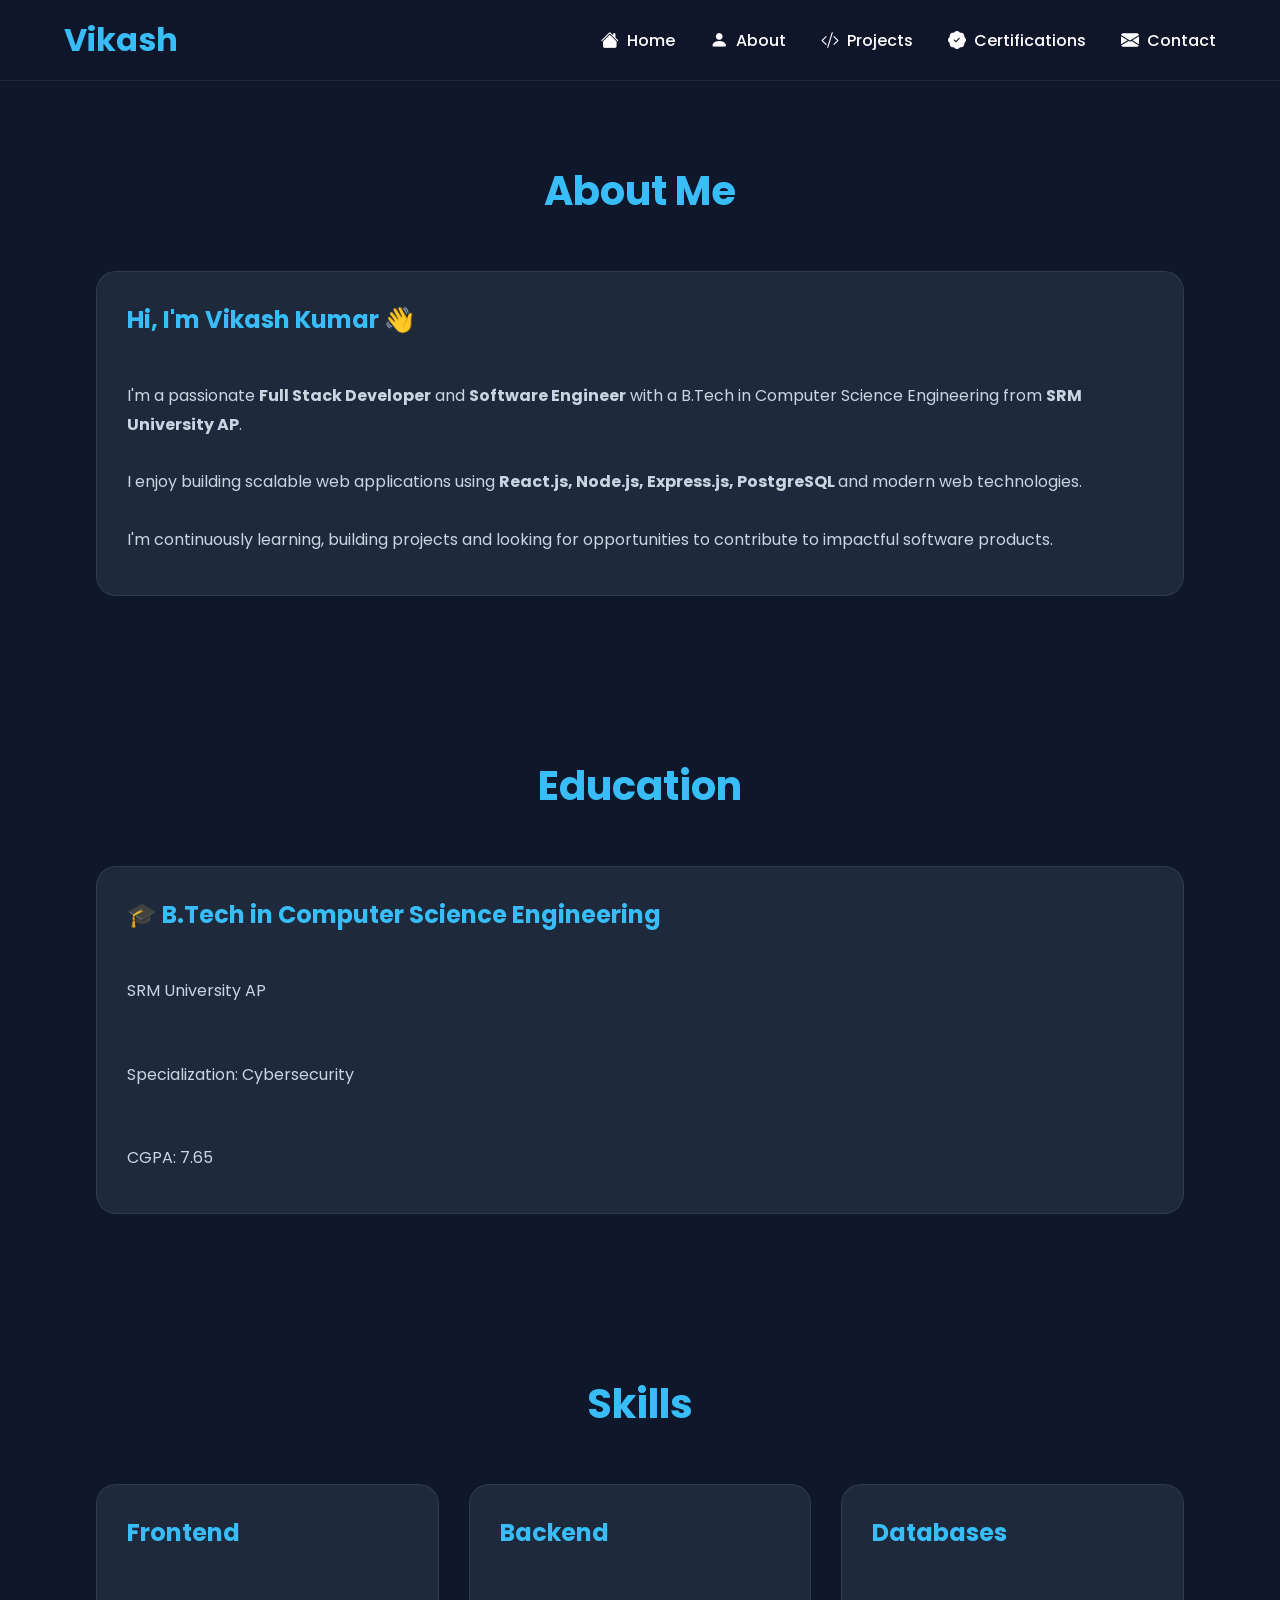
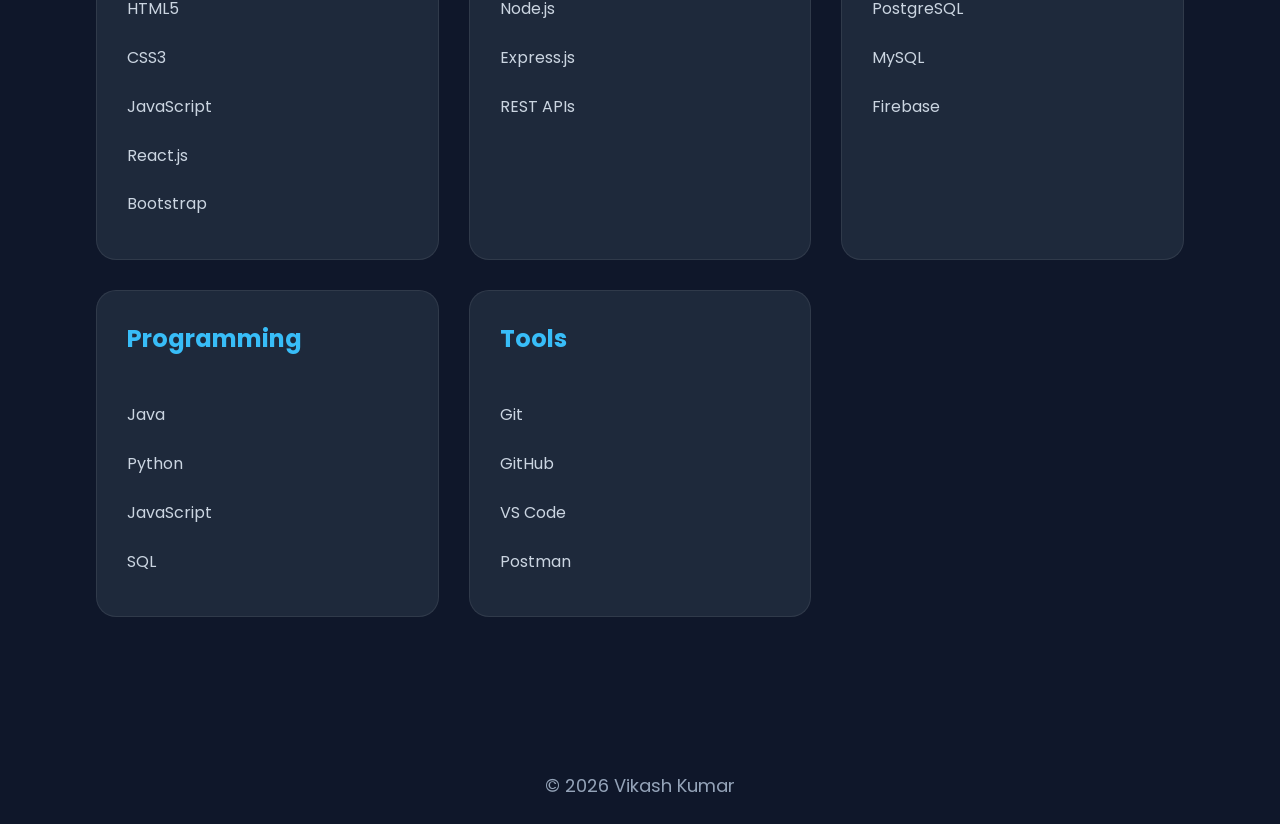
==== about.html @ 70a707d4 "Initial portfolio website" ====
<!DOCTYPE html>
<html lang="en">

<head>

    <meta charset="UTF-8">

    <meta name="viewport" content="width=device-width, initial-scale=1.0">

    <title>

        About | Vikash Kumar

    </title>

    <link rel="stylesheet" href="css/style.css">

    <link rel="stylesheet" href="https://cdnjs.cloudflare.com/ajax/libs/font-awesome/6.5.2/css/all.min.css">

    <link rel="stylesheet" href="https://cdn.jsdelivr.net/npm/bootstrap-icons@1.11.3/font/bootstrap-icons.min.css">

</head>

<body>

    <header>

        <nav>

            <div class="logo">

                Vikash

            </div>

            <ul class="nav-links">
                <ul class="nav-links">

                    <li>

                        <a href="index.html">

                            <i class="bi bi-house-fill"></i>

                            Home

                        </a>

                    </li>


                    <li>

                        <a href="about.html">

                            <i class="bi bi-person-fill"></i>

                            About

                        </a>

                    </li>


                    <li>

                        <a href="projects.html">

                            <i class="bi bi-code-slash"></i>

                            Projects

                        </a>

                    </li>


                    <li>

                        <a href="certifications.html">

                            <i class="bi bi-patch-check-fill"></i>

                            Certifications

                        </a>

                    </li>


                    <li>

                        <a href="contact.html">

                            <i class="bi bi-envelope-fill"></i>

                            Contact

                        </a>

                    </li>

                </ul>



            </ul>

        </nav>

    </header>



    <section>

        <h1 class="section-title">

            About Me

        </h1>


        <div class="card">

            <h2>

                Hi, I'm Vikash Kumar 👋

            </h2>

            <br>


            <p>

                I'm a passionate

                <strong>Full Stack Developer</strong>

                and

                <strong>Software Engineer</strong>

                with a B.Tech in

                Computer Science Engineering

                from

                <strong>SRM University AP</strong>.


                <br><br>

                I enjoy building scalable web applications using

                <strong>

                    React.js,

                    Node.js,

                    Express.js,

                    PostgreSQL

                </strong>

                and modern web technologies.


                <br><br>

                I'm continuously learning,

                building projects and looking for opportunities

                to contribute to impactful software products.

            </p>

        </div>

    </section>




    <section>


        <h1 class="section-title">

            Education

        </h1>



        <div class="card">

            <h2>

                🎓 B.Tech in Computer Science Engineering

            </h2>

            <br>

            <p>

                SRM University AP

            </p>

            <br>

            <p>

                Specialization:

                Cybersecurity

            </p>

            <br>

            <p>

                CGPA:

                7.65

            </p>


        </div>

    </section>





    <section>


        <h1 class="section-title">

            Skills

        </h1>


        <div class="projects">


            <div class="card">

                <h2>

                    Frontend

                </h2>

                <br>

                <p>

                    HTML5

                </p>

                <p>

                    CSS3

                </p>

                <p>

                    JavaScript

                </p>

                <p>

                    React.js

                </p>

                <p>

                    Bootstrap

                </p>

            </div>





            <div class="card">

                <h2>

                    Backend

                </h2>

                <br>

                <p>

                    Node.js

                </p>

                <p>

                    Express.js

                </p>

                <p>

                    REST APIs

                </p>

            </div>





            <div class="card">

                <h2>

                    Databases

                </h2>

                <br>

                <p>

                    PostgreSQL

                </p>

                <p>

                    MySQL

                </p>

                <p>

                    Firebase

                </p>

            </div>





            <div class="card">

                <h2>

                    Programming

                </h2>

                <br>

                <p>

                    Java

                </p>

                <p>

                    Python

                </p>

                <p>

                    JavaScript

                </p>

                <p>

                    SQL

                </p>

            </div>





            <div class="card">

                <h2>

                    Tools

                </h2>

                <br>

                <p>

                    Git

                </p>

                <p>

                    GitHub

                </p>

                <p>

                    VS Code

                </p>

                <p>

                    Postman

                </p>

            </div>



        </div>

    </section>




    <footer>

        <p>

            © 2026 Vikash Kumar

        </p>

    </footer>

</body>

</html>
---- css/style.css ----
/* GOOGLE FONT */

@import url('https://fonts.googleapis.com/css2?family=Poppins:wght@300;400;500;600;700&display=swap');

*{

margin:0;

padding:0;

box-sizing:border-box;

}


html{

scroll-behavior:smooth;

}


body{

font-family:'Poppins',sans-serif;

background:#0f172a;

color:#f8fafc;

}



/* HEADER */

header{

position:sticky;

top:0;

z-index:1000;

background:rgba(15,23,42,0.8);

backdrop-filter:blur(15px);

border-bottom:

1px solid rgba(255,255,255,0.08);

}


nav{

width:90%;

height:80px;

margin:auto;

display:flex;

justify-content:space-between;

align-items:center;

}



.logo{

display:flex;

align-items:center;

gap:12px;

font-size:32px;

font-weight:700;

color:#38bdf8;

cursor:pointer;

}


.logo i{

font-size:28px;

animation: glow 2s ease-in-out infinite alternate;

}


.logo span{

background:linear-gradient(
90deg,
#38bdf8,
#60a5fa
);

-webkit-background-clip:text;

-webkit-text-fill-color:transparent;

}



.nav-links{

display:flex;

gap:35px;

list-style:none;

}
.nav-links a{

display:flex;

align-items:center;

gap:8px;

text-decoration:none;

color:white;

font-weight:500;

transition:0.3s;

}


.nav-links a:hover{

color:#38bdf8;

transform:translateY(-2px);

}


.nav-links i{

font-size:18px;

}

.nav-links a:hover{

color:#38bdf8;

}



/* HERO */

.hero{

min-height:90vh;

display:flex;

justify-content:center;

align-items:center;

flex-direction:column;

text-align:center;

padding:40px;

}



.hero img{

width:220px;

height:220px;

border-radius:50%;

object-fit:cover;

border:4px solid #38bdf8;

box-shadow:

0 0 25px #38bdf8;

}



.hero h1{

font-size:65px;

margin-top:25px;

background:

linear-gradient(

90deg,

#38bdf8,

#8b5cf6

);

-webkit-background-clip:text;

-webkit-text-fill-color:transparent;

}

.hero h2{

margin-top:10px;

color:#38bdf8;

}

.hero p{

max-width:700px;

line-height:1.8;

margin-top:20px;

color:#94a3b8;

}

/* BUTTONS */
.buttons{

display:flex;

gap:20px;

margin-top:35px;

}

.btn{

padding:14px 28px;

border-radius:12px;

text-decoration:none;

font-weight:600;

transition:0.3s;

display:flex;

align-items:center;

justify-content:center;

gap:8px;

white-space: nowrap;

}


.primary{

background:#38bdf8;

color:#0f172a;

}

.primary:hover{

transform:translateY(-5px);

}


.secondary{

border:2px solid #38bdf8;

color:#38bdf8;

}



.secondary:hover{

background:#38bdf8;

color:#0f172a;

}




/* SECTION */

section{

width:85%;

margin:auto;

padding:80px 0;

}



.section-title{

text-align:center;

font-size:40px;

margin-bottom:50px;

color:#38bdf8;

}



/* CARD */

.card{

background:#1e293b;

border-radius:20px;

padding:30px;

border:

1px solid rgba(255,255,255,0.08);

transition:0.3s;

}



.card:hover{

transform:translateY(-10px);

box-shadow:

0 15px 35px

rgba(56,189,248,0.2);

}



.card h2{

color:#38bdf8;

}



.card p{

line-height:1.8;

color:#cbd5e1;

margin-top:20px;

margin-bottom:10px;

}




/* PROJECT GRID */

.projects{

display:grid;

grid-template-columns:

repeat(auto-fit,minmax(320px,1fr));

gap:30px;

}


/* PROJECT IMAGE */

.project-img{

height:220px;

border-radius:20px;

display:flex;

flex-direction:column;

justify-content:center;

align-items:center;

text-align:center;

margin-bottom:20px;

color:white;

}




/* BOOKNEST */

.booknest-bg{

background:

linear-gradient(

135deg,

#2563eb,

#06b6d4

);

}



/* DBANK */

.dbank-bg{

background:

linear-gradient(

135deg,

#7c3aed,

#9333ea

);

}



/* TRAVEL */

.travel-bg{

background:

linear-gradient(

135deg,

#059669,

#10b981

);

}



/* RAIN */

.rain-bg{

background:

linear-gradient(

135deg,

#0ea5e9,

#3b82f6

);

}



/* PROJECT ICON */

.project-icon{

font-size:55px;

margin-bottom:15px;

}



/* PROJECT TITLE */

.project-img h3{

font-size:32px;

margin-bottom:10px;

}


/* PROJECT SUBTITLE */

.project-img p{

color:white;

opacity:0.9;

}


/* TAGS */

.tags{

margin-top:10px;

padding-top:20px;

border-top:1px solid rgba(56,189,248,0.15);

display:flex;

flex-wrap:wrap;

gap:12px;

}

.tags span{

background:#0f172a;

padding:10px 18px;

border-radius:22px;

font-size:15px;

color:#38bdf8;

border:1px solid rgba(56,189,248,0.3);

transition:0.3s;

}

.tags span:hover{

transform:translateY(-3px);

background:#38bdf8;

color:#0f172a;

}


/* PROJECT BUTTONS */




/* FEATURED CERTIFICATE */

.featured-cert{

text-align:center;

padding:50px;

}


.featured-cert h2{

font-size:35px;

}



.featured-cert p{

font-size:18px;

}



.featured-cert .btn{

margin-top:25px;

display:inline-block;

}




/* CONTACT */

.contact-img{

width:170px;

height:170px;

border-radius:50%;

object-fit:cover;

border:4px solid #38bdf8;

margin-bottom:20px;

}


form{

display:flex;

flex-direction:column;

gap:20px;

}



input,

textarea{

padding:15px;

border:none;

outline:none;

border-radius:12px;

background:#0f172a;

color:white;

font-size:16px;

}



textarea{

resize:none;

}




/* MOBILE */

@media(max-width:768px){

.hero h1{

font-size:clamp(60px,8vw,95px);

line-height:1.1;

margin-top:25px;

background:

linear-gradient(

90deg,

#38bdf8,

#8b5cf6

);

-webkit-background-clip:text;

-webkit-text-fill-color:transparent;

}

.nav-links{

display:none;

}


.buttons{

flex-direction:column;

}


section{

width:92%;

}


.section-title{

font-size:32px;

}

}
.hero img{

width:320px;

height:320px;

border-radius:50%;

object-fit:cover;

/* NO BORDER */

border:none;

/* Your image already has glow */

box-shadow:none;

transition:0.4s ease;

}


.hero img:hover{

transform:scale(1.03);

}
.hero{

min-height:90vh;

display:flex;

justify-content:center;

align-items:center;

flex-direction:column;

text-align:center;

padding:40px;

width:100%;

overflow:hidden;

}
.hero h2{

font-size:42px;

min-height:60px;

margin-top:20px;

color:#38bdf8;

font-weight:700;

}
footer{

width:100%;

padding:25px 0;

text-align:center;

color:#94a3b8;

font-size:18px;

margin-top:50px;

}
.project-card{

background:#1b2740;

border-radius:20px;

padding:30px;

height:700px;

display:flex;

flex-direction:column;

}

.project-content{

display:flex;

flex-direction:column;

gap:20px;

}

.project-buttons{

display:flex;

justify-content:center;

gap:18px;

margin-top:auto;

}

.project-buttons .btn{

width:170px;

height:60px;

display:flex;

align-items:center;

justify-content:center;

gap:10px;

white-space:nowrap;

border-radius:14px;

}
.cert-card{
    min-height:430px;
    display:flex;
    flex-direction:column;
}

.cert-card h2{
    min-height:100px;
    color:#38bdf8;
}

.cert-card p{
    flex-grow:1;
    margin-top:20px;
    color:#cbd5e1;
    line-height:1.8;
}

.cert-card .btn{
    margin-top:25px;
}
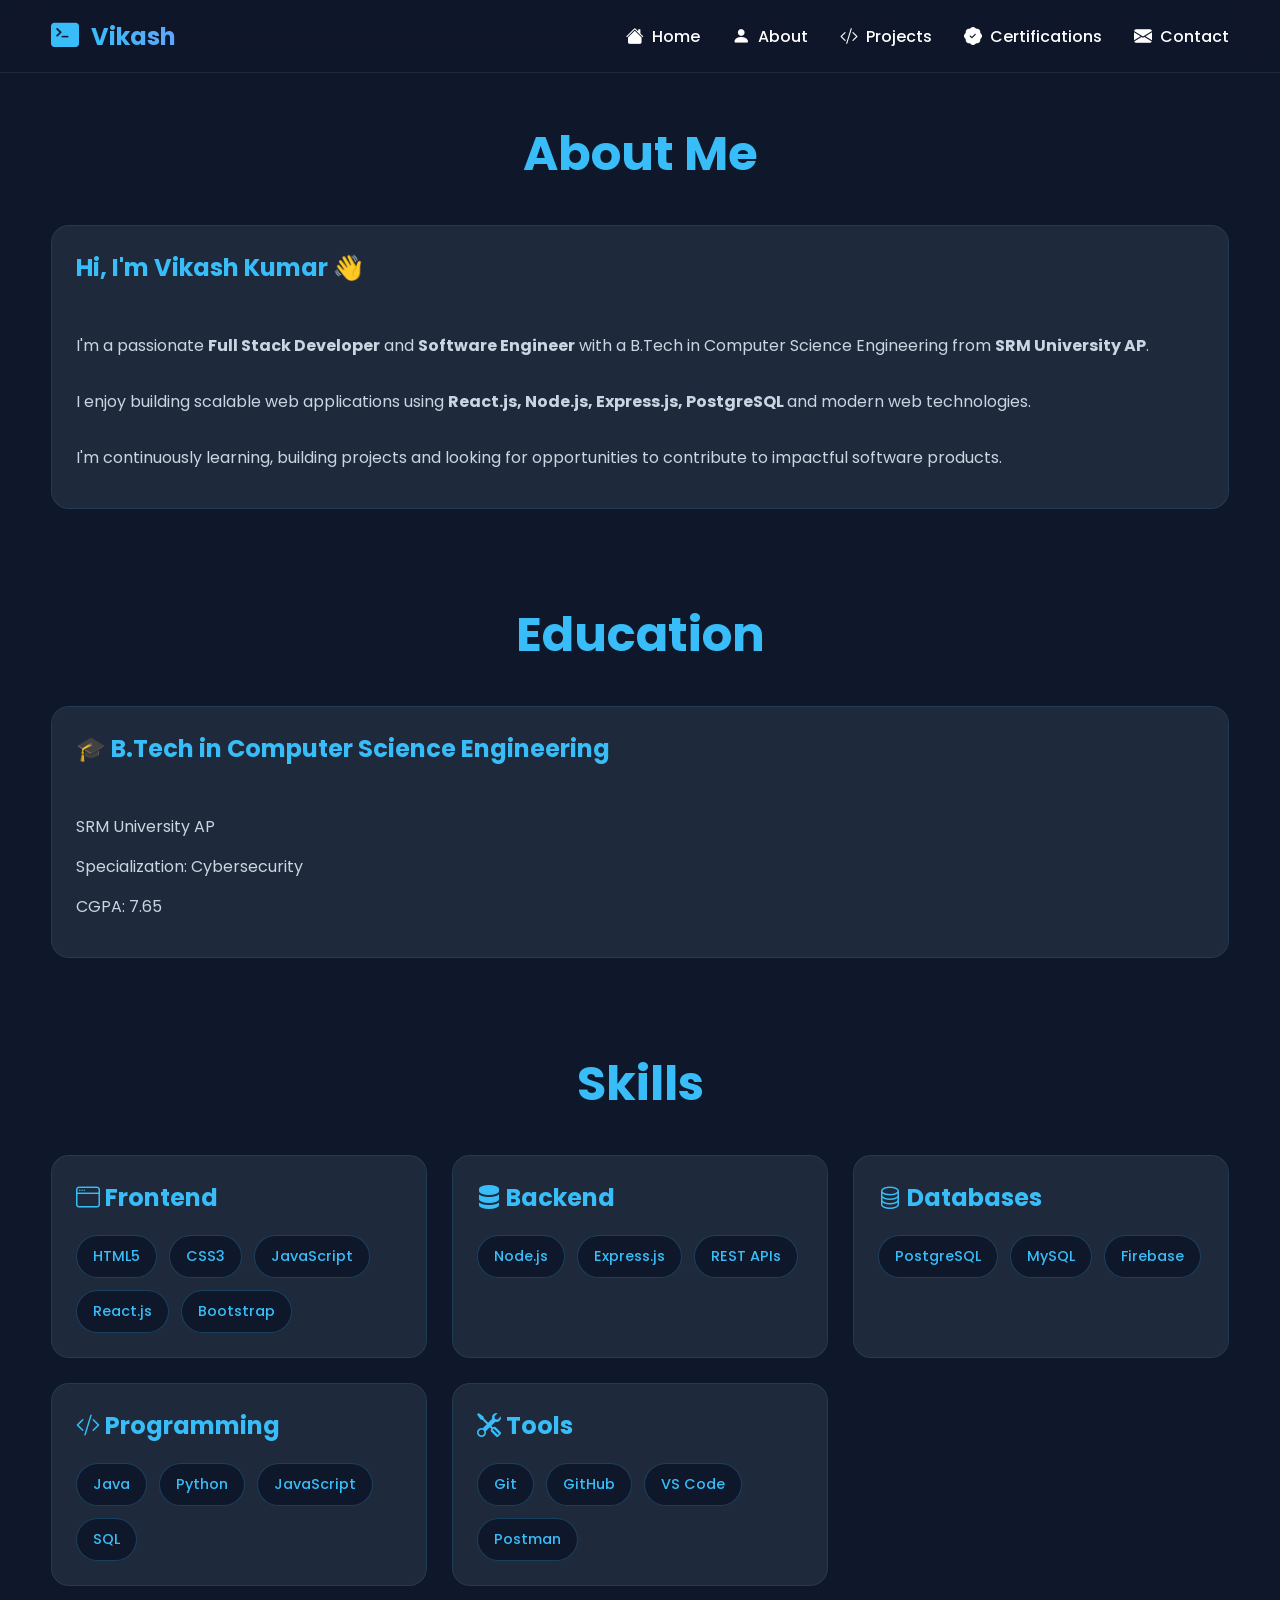
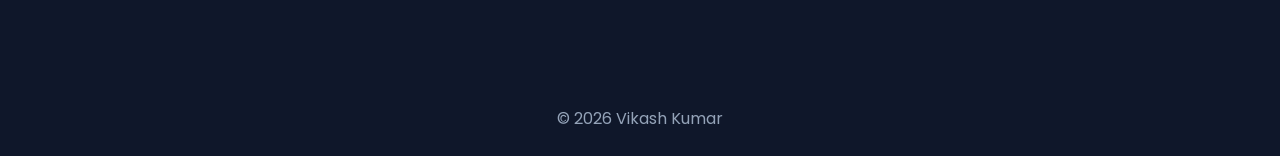
==== commit 4bf219e0: "Update portfolio and add Travel Tracker demo" ====
--- a/about.html
+++ b/about.html
@@ -29,7 +29,9 @@
 
             <div class="logo">
 
-                Vikash
+                <i class="bi bi-terminal-fill"></i>
+
+                <span>Vikash</span>
 
             </div>
 
@@ -183,10 +185,6 @@
         </div>
 
     </section>
-
-
-
-
     <section>
 
 
@@ -214,7 +212,7 @@
 
             </p>
 
-            <br>
+
 
             <p>
 
@@ -224,7 +222,7 @@
 
             </p>
 
-            <br>
+
 
             <p>
 
@@ -258,191 +256,70 @@
 
             <div class="card">
 
-                <h2>
-
-                    Frontend
-
-                </h2>
-
-                <br>
-
-                <p>
-
-                    HTML5
-
-                </p>
-
-                <p>
-
-                    CSS3
-
-                </p>
-
-                <p>
-
-                    JavaScript
-
-                </p>
-
-                <p>
-
-                    React.js
-
-                </p>
-
-                <p>
-
-                    Bootstrap
-
-                </p>
-
-            </div>
-
-
-
-
-
-            <div class="card">
-
-                <h2>
-
-                    Backend
-
-                </h2>
-
-                <br>
-
-                <p>
-
-                    Node.js
-
-                </p>
-
-                <p>
-
-                    Express.js
-
-                </p>
-
-                <p>
-
-                    REST APIs
-
-                </p>
-
-            </div>
-
-
-
-
-
-            <div class="card">
-
-                <h2>
-
-                    Databases
-
-                </h2>
-
-                <br>
-
-                <p>
-
-                    PostgreSQL
-
-                </p>
-
-                <p>
-
-                    MySQL
-
-                </p>
-
-                <p>
-
-                    Firebase
-
-                </p>
-
-            </div>
-
-
-
-
-
-            <div class="card">
-
-                <h2>
-
-                    Programming
-
-                </h2>
-
-                <br>
-
-                <p>
-
-                    Java
-
-                </p>
-
-                <p>
-
-                    Python
-
-                </p>
-
-                <p>
-
-                    JavaScript
-
-                </p>
-
-                <p>
-
-                    SQL
-
-                </p>
-
-            </div>
-
-
-
-
-
-            <div class="card">
-
-                <h2>
-
-                    Tools
-
-                </h2>
-
-                <br>
-
-                <p>
-
-                    Git
-
-                </p>
-
-                <p>
-
-                    GitHub
-
-                </p>
-
-                <p>
-
-                    VS Code
-
-                </p>
-
-                <p>
-
-                    Postman
-
-                </p>
+                <h2><i class="bi bi-window"></i> Frontend</h2>
+                <div class="skill-tags">
+
+                    <span>HTML5</span>
+                    <span>CSS3</span>
+                    <span>JavaScript</span>
+                    <span>React.js</span>
+                    <span>Bootstrap</span>
+
+                </div>
+            </div>
+
+            <div class="card">
+
+
+                <h2><i class="bi bi-server"></i> Backend</h2>
+                <div class="skill-tags">
+
+                    <span>Node.js</span>
+                    <span>Express.js</span>
+                    <span>REST APIs</span>
+
+                </div>
+
+
+            </div>
+
+            <div class="card">
+
+                <h2><i class="bi bi-database"></i> Databases</h2>
+                <div class="skill-tags">
+
+                    <span>PostgreSQL</span>
+                    <span>MySQL</span>
+                    <span>Firebase</span>
+
+                </div>
+
+
+            </div>
+            <div class="card">
+
+                <h2><i class="bi bi-code-slash"></i> Programming</h2>
+                <div class="skill-tags">
+
+                    <span>Java</span>
+                    <span>Python</span>
+                    <span>JavaScript</span>
+                    <span>SQL</span>
+
+                </div>
+            </div>
+
+            <div class="card">
+
+                <h2><i class="bi bi-tools"></i> Tools</h2>
+                <div class="skill-tags">
+
+                    <span>Git</span>
+                    <span>GitHub</span>
+                    <span>VS Code</span>
+                    <span>Postman</span>
+
+                </div>
 
             </div>
 
--- a/css/style.css
+++ b/css/style.css
@@ -19,18 +19,11 @@
 
 }
 
-
 body{
-
-font-family:'Poppins',sans-serif;
-
-background:#0f172a;
-
-color:#f8fafc;
-
-}
-
-
+    font-family:'Poppins',sans-serif;
+    background:#0f172a;
+    color:#f8fafc;
+}
 
 /* HEADER */
 
@@ -40,6 +33,8 @@
 
 top:0;
 
+width: 100%;
+
 z-index:1000;
 
 background:rgba(15,23,42,0.8);
@@ -52,34 +47,25 @@
 
 }
 
-
 nav{
-
-width:90%;
-
-height:80px;
-
-margin:auto;
+    width:min(92%,1280px);
+    height:72px;
+    margin:0 auto;
+
+    display:flex;
+    justify-content:space-between;
+    align-items:center;
+}
+
+.logo{
 
 display:flex;
 
-justify-content:space-between;
-
 align-items:center;
 
-}
-
-
-
-.logo{
-
-display:flex;
-
-align-items:center;
-
 gap:12px;
 
-font-size:32px;
+font-size:24px;
 
 font-weight:700;
 
@@ -119,11 +105,12 @@
 
 display:flex;
 
-gap:35px;
+gap:32px;
 
 list-style:none;
 
 }
+
 .nav-links a{
 
 display:flex;
@@ -170,7 +157,7 @@
 
 .hero{
 
-min-height:90vh;
+min-height:82vh;
 
 display:flex;
 
@@ -182,7 +169,7 @@
 
 text-align:center;
 
-padding:40px;
+padding:30px 20px;
 
 }
 
@@ -190,9 +177,9 @@
 
 .hero img{
 
-width:220px;
-
-height:220px;
+width:170px;
+
+height:170px;
 
 border-radius:50%;
 
@@ -206,35 +193,26 @@
 
 }
 
-
-
 .hero h1{
-
-font-size:65px;
-
-margin-top:25px;
-
-background:
-
-linear-gradient(
-
-90deg,
-
-#38bdf8,
-
-#8b5cf6
-
-);
-
--webkit-background-clip:text;
-
--webkit-text-fill-color:transparent;
-
+    font-size:3.5rem;
+    font-weight:700;
+    line-height:1.1;
+    margin-top:18px;
+
+    background:linear-gradient(
+        90deg,
+        #38bdf8,
+        #8b5cf6
+    );
+
+    -webkit-background-clip:text;
+    -webkit-text-fill-color:transparent;
 }
 
 .hero h2{
-
-margin-top:10px;
+font-size:1.9rem;
+
+margin-top: 10px;
 
 color:#38bdf8;
 
@@ -242,7 +220,9 @@
 
 .hero p{
 
-max-width:700px;
+max-width:650px;
+
+font-size:1.05rem;
 
 line-height:1.8;
 
@@ -257,658 +237,561 @@
 
 display:flex;
 
+gap:16px;
+
+margin-top:35px;
+
+}
+
+.btn{
+
+padding:13px 26px;
+
+border-radius:10px;
+
+text-decoration:none;
+
+font-weight:600;
+
+transition:0.3s;
+
+display:flex;
+
+align-items:center;
+
+justify-content:center;
+
+gap:8px;
+
+white-space: nowrap;
+
+}
+
+
+.primary{
+
+background:#38bdf8;
+
+color:#0f172a;
+
+}
+
+.primary:hover{
+
+transform:translateY(-5px);
+
+}
+
+
+.secondary{
+
+border:2px solid #38bdf8;
+
+color:#38bdf8;
+
+}
+
+
+
+.secondary:hover{
+
+background:#38bdf8;
+
+color:#0f172a;
+
+}
+
+
+
+
+/* SECTION */
+
+section{
+    width:min(92%,1280px);
+    margin:0 auto;
+    padding:45px 0;
+}
+
+
+
+.section-title{
+    text-align:center;
+    font-size:3rem;
+    font-weight:700;
+    color:#38bdf8;
+    margin-bottom:35px;
+}
+
+
+
+/* CARD */
+
+.card{
+    background:#1e293b;
+    border-radius:18px;
+    padding:24px;
+    border:1px solid rgba(56,189,248,.12);
+    transition:.3s ease;
+}
+.card:hover{
+    transform:translateY(-8px);
+    border-color:#38bdf8;
+    box-shadow:0 10px 25px rgba(56,189,248,.18);
+}
+
+.card h2{
+
+    color:#38bdf8;
+
+    font-size:1.5rem;
+
+    margin-bottom:10px;
+}
+
+.card p{
+    color:#cbd5e1;
+    line-height:1.75;
+    margin:12px 0;
+}
+
+
+
+
+/* PROJECT GRID */
+
+.projects{
+
+display:grid;
+
+grid-template-columns:
+
+repeat(auto-fit,minmax(300px,1fr));
+
+gap:25px;
+
+}
+
+
+/* PROJECT IMAGE */
+
+.project-img{
+    height:220px;
+
+    border-radius:16px;
+
+    display:flex;
+    flex-direction:column;
+
+    justify-content:center;
+
+    align-items:center;
+
+    text-align:center;
+
+    padding:20px;
+
+    margin-bottom:22px;
+}
+/* BOOKNEST */
+
+.booknest-bg{
+
+background:
+
+linear-gradient(
+
+135deg,
+
+#2563eb,
+
+#06b6d4
+
+);
+
+}
+
+
+
+/* DBANK */
+
+.dbank-bg{
+
+background:
+
+linear-gradient(
+
+135deg,
+
+#7c3aed,
+
+#9333ea
+
+);
+
+}
+
+
+
+/* TRAVEL */
+
+.travel-bg{
+
+background:
+
+linear-gradient(
+
+135deg,
+
+#059669,
+
+#10b981
+
+);
+
+}
+
+
+
+/* RAIN */
+
+.rain-bg{
+
+background:
+
+linear-gradient(
+
+135deg,
+
+#0ea5e9,
+
+#3b82f6
+
+);
+
+}
+
+
+
+/* PROJECT ICON */
+
+.project-icon{
+
+font-size:48px;
+
+margin-bottom:14px;
+
+}
+
+
+
+/* PROJECT TITLE */
+.project-img h3{
+    font-size:1.7rem;
+    font-weight:700;
+
+    margin-bottom:8px;
+}
+
+
+/* PROJECT SUBTITLE */
+
+.project-img p{
+    font-size:.95rem;
+
+    opacity:.9;
+
+    margin:0;
+}
+
+/* TAGS */
+
+.tags{
+    margin-top:auto;
+
+    padding-top:20px;
+
+    border-top:1px solid rgba(56,189,248,0.15);
+
+    display:flex;
+    flex-wrap:wrap;
+    gap:12px;
+}
+
+.tags span{
+
+    background:#0f172a;
+
+    color:#38bdf8;
+
+    border:1px solid rgba(56,189,248,.25);
+
+    padding:8px 14px;
+
+    border-radius:30px;
+
+    font-size:.85rem;
+
+    transition:.25s;
+}
+
+.tags span:hover{
+
+transform:translateY(-2px);
+
+background:#38bdf8;
+
+color:#0f172a;
+
+}
+
+
+/* PROJECT BUTTONS */
+
+
+
+
+/* FEATURED CERTIFICATE */
+
+.featured-cert{
+    text-align:center;
+    padding:35px 40px;
+    height: auto;
+}
+
+
+.featured-cert h2{
+    font-size:2.2rem;
+    line-height:1.3;
+    margin-bottom:25px;
+}
+.featured-cert h3{
+    margin-top:25px;
+    margin-bottom:18px;
+}
+
+
+
+.featured-cert p{
+    margin:18px 0;
+    font-size:1.15rem;
+    color:#cbd5e1;
+}
+
+
+
+.featured-cert .btn{
+
+margin-top:25px;
+
+margin-top: 20px;
+
+display:inline-block;
+
+}
+
+
+
+
+/* CONTACT */
+
+.contact-img{
+
+width:170px;
+
+height:170px;
+
+border-radius:50%;
+
+object-fit:cover;
+
+border:4px solid #38bdf8;
+
+margin-bottom:20px;
+
+}
+
+
+form{
+
+display:flex;
+
+flex-direction:column;
+
 gap:20px;
 
-margin-top:35px;
-
-}
-
-.btn{
-
-padding:14px 28px;
+}
+
+
+
+input,
+
+textarea{
+
+padding:15px;
+
+border:none;
+
+outline:none;
 
 border-radius:12px;
 
-text-decoration:none;
-
-font-weight:600;
-
-transition:0.3s;
+background:#0f172a;
+
+color:white;
+
+font-size:16px;
+
+}
+
+
+
+textarea{
+
+resize:none;
+
+}
+
+
+
+
+/* MOBILE */
+
+@media(max-width:768px){
+
+.hero h1{
+
+font-size:clamp(36px,8vw,55px);
+
+line-height:1.1;
+
+margin-top:25px;
+
+background:
+
+linear-gradient(
+
+90deg,
+
+#38bdf8,
+
+#8b5cf6
+
+);
+
+-webkit-background-clip:text;
+
+-webkit-text-fill-color:transparent;
+
+}
+
+.nav-links{
+
+display:none;
+
+}
+
+
+.buttons{
+
+flex-direction:column;
+
+}
+
+
+section{
+
+width:92%;
+
+}
+
+
+.section-title{
+
+font-size:32px;
+
+}
+
+}
+
+footer{
+
+width:100%;
+
+padding:25px 0;
+
+text-align:center;
+
+color:#94a3b8;
+
+font-size:16px;
+
+margin-top:50px;
+
+}
+
+.project-card{
+    background:#1b2740;
+    border-radius:18px;
+    padding:24px;
+
+    display:flex;
+    flex-direction:column;
+    justify-content:flex-start;
+    min-height:240px;
+
+    border:1px solid rgba(56,189,248,.15);
+
+    transition:.35s ease;
+
+    overflow:hidden;
+}
+.project-content{
 
 display:flex;
 
-align-items:center;
+flex: 1;
+
+flex-direction:column;
+
+gap:20px;
+
+}
+
+.project-buttons{
+
+
+display:flex;
 
 justify-content:center;
 
-gap:8px;
-
-white-space: nowrap;
-
-}
-
-
-.primary{
-
-background:#38bdf8;
-
-color:#0f172a;
-
-}
-
-.primary:hover{
-
-transform:translateY(-5px);
-
-}
-
-
-.secondary{
-
-border:2px solid #38bdf8;
-
-color:#38bdf8;
-
-}
-
-
-
-.secondary:hover{
-
-background:#38bdf8;
-
-color:#0f172a;
-
-}
-
-
-
-
-/* SECTION */
-
-section{
-
-width:85%;
-
-margin:auto;
-
-padding:80px 0;
-
-}
-
-
-
-.section-title{
-
-text-align:center;
-
-font-size:40px;
-
-margin-bottom:50px;
-
-color:#38bdf8;
-
-}
-
-
-
-/* CARD */
-
-.card{
-
-background:#1e293b;
-
-border-radius:20px;
-
-padding:30px;
-
-border:
-
-1px solid rgba(255,255,255,0.08);
-
-transition:0.3s;
-
-}
-
-
-
-.card:hover{
-
-transform:translateY(-10px);
-
-box-shadow:
-
-0 15px 35px
-
-rgba(56,189,248,0.2);
-
-}
-
-
-
-.card h2{
-
-color:#38bdf8;
-
-}
-
-
-
-.card p{
-
-line-height:1.8;
-
-color:#cbd5e1;
-
-margin-top:20px;
-
-margin-bottom:10px;
-
-}
-
-
-
-
-/* PROJECT GRID */
-
-.projects{
-
-display:grid;
-
-grid-template-columns:
-
-repeat(auto-fit,minmax(320px,1fr));
-
-gap:30px;
-
-}
-
-
-/* PROJECT IMAGE */
-
-.project-img{
-
-height:220px;
-
-border-radius:20px;
-
-display:flex;
-
-flex-direction:column;
-
-justify-content:center;
-
-align-items:center;
-
-text-align:center;
-
-margin-bottom:20px;
-
-color:white;
-
-}
-
-
-
-
-/* BOOKNEST */
-
-.booknest-bg{
-
-background:
-
-linear-gradient(
-
-135deg,
-
-#2563eb,
-
-#06b6d4
-
-);
-
-}
-
-
-
-/* DBANK */
-
-.dbank-bg{
-
-background:
-
-linear-gradient(
-
-135deg,
-
-#7c3aed,
-
-#9333ea
-
-);
-
-}
-
-
-
-/* TRAVEL */
-
-.travel-bg{
-
-background:
-
-linear-gradient(
-
-135deg,
-
-#059669,
-
-#10b981
-
-);
-
-}
-
-
-
-/* RAIN */
-
-.rain-bg{
-
-background:
-
-linear-gradient(
-
-135deg,
-
-#0ea5e9,
-
-#3b82f6
-
-);
-
-}
-
-
-
-/* PROJECT ICON */
-
-.project-icon{
-
-font-size:55px;
-
-margin-bottom:15px;
-
-}
-
-
-
-/* PROJECT TITLE */
-
-.project-img h3{
-
-font-size:32px;
-
-margin-bottom:10px;
-
-}
-
-
-/* PROJECT SUBTITLE */
-
-.project-img p{
-
-color:white;
-
-opacity:0.9;
-
-}
-
-
-/* TAGS */
-
-.tags{
-
-margin-top:10px;
-
-padding-top:20px;
-
-border-top:1px solid rgba(56,189,248,0.15);
-
-display:flex;
-
-flex-wrap:wrap;
-
-gap:12px;
-
-}
-
-.tags span{
-
-background:#0f172a;
-
-padding:10px 18px;
-
-border-radius:22px;
-
-font-size:15px;
-
-color:#38bdf8;
-
-border:1px solid rgba(56,189,248,0.3);
-
-transition:0.3s;
-
-}
-
-.tags span:hover{
-
-transform:translateY(-3px);
-
-background:#38bdf8;
-
-color:#0f172a;
-
-}
-
-
-/* PROJECT BUTTONS */
-
-
-
-
-/* FEATURED CERTIFICATE */
-
-.featured-cert{
-
-text-align:center;
-
-padding:50px;
-
-}
-
-
-.featured-cert h2{
-
-font-size:35px;
-
-}
-
-
-
-.featured-cert p{
-
-font-size:18px;
-
-}
-
-
-
-.featured-cert .btn{
-
-margin-top:25px;
-
-display:inline-block;
-
-}
-
-
-
-
-/* CONTACT */
-
-.contact-img{
-
-width:170px;
-
-height:170px;
-
-border-radius:50%;
-
-object-fit:cover;
-
-border:4px solid #38bdf8;
-
-margin-bottom:20px;
-
-}
-
-
-form{
-
-display:flex;
-
-flex-direction:column;
-
-gap:20px;
-
-}
-
-
-
-input,
-
-textarea{
-
-padding:15px;
-
-border:none;
-
-outline:none;
-
-border-radius:12px;
-
-background:#0f172a;
-
-color:white;
-
-font-size:16px;
-
-}
-
-
-
-textarea{
-
-resize:none;
-
-}
-
-
-
-
-/* MOBILE */
-
-@media(max-width:768px){
-
-.hero h1{
-
-font-size:clamp(60px,8vw,95px);
-
-line-height:1.1;
-
-margin-top:25px;
-
-background:
-
-linear-gradient(
-
-90deg,
-
-#38bdf8,
-
-#8b5cf6
-
-);
-
--webkit-background-clip:text;
-
--webkit-text-fill-color:transparent;
-
-}
-
-.nav-links{
-
-display:none;
-
-}
-
-
-.buttons{
-
-flex-direction:column;
-
-}
-
-
-section{
-
-width:92%;
-
-}
-
-
-.section-title{
-
-font-size:32px;
-
-}
-
-}
-.hero img{
-
-width:320px;
-
-height:320px;
-
-border-radius:50%;
-
-object-fit:cover;
-
-/* NO BORDER */
-
-border:none;
-
-/* Your image already has glow */
-
-box-shadow:none;
-
-transition:0.4s ease;
-
-}
-
-
-.hero img:hover{
-
-transform:scale(1.03);
-
-}
-.hero{
-
-min-height:90vh;
-
-display:flex;
-
-justify-content:center;
-
-align-items:center;
-
-flex-direction:column;
-
-text-align:center;
-
-padding:40px;
-
-width:100%;
-
-overflow:hidden;
-
-}
-.hero h2{
-
-font-size:42px;
-
-min-height:60px;
-
-margin-top:20px;
-
-color:#38bdf8;
-
-font-weight:700;
-
-}
-footer{
-
-width:100%;
-
-padding:25px 0;
-
-text-align:center;
-
-color:#94a3b8;
-
-font-size:18px;
-
-margin-top:50px;
-
-}
-.project-card{
-
-background:#1b2740;
-
-border-radius:20px;
-
-padding:30px;
-
-height:700px;
-
-display:flex;
-
-flex-direction:column;
-
-}
-
-.project-content{
-
-display:flex;
-
-flex-direction:column;
-
-gap:20px;
-
-}
-
-.project-buttons{
-
-display:flex;
-
-justify-content:center;
-
-gap:18px;
-
-margin-top:auto;
+gap:15px;
+
+margin-top: 30px;
+
+width: 100%;
 
 }
 
 .project-buttons .btn{
-
-width:170px;
-
-height:60px;
-
-display:flex;
-
-align-items:center;
-
-justify-content:center;
-
-gap:10px;
-
-white-space:nowrap;
-
-border-radius:14px;
-
-}
+    flex:1;
+    min-width:0;
+    height:52px;
+
+    display:flex;
+    align-items:center;
+    justify-content:center;
+
+    gap:10px;
+    white-space:nowrap;
+
+    font-size:.95rem;
+
+    font-weight:600;
+
+    border-radius:10px;
+}
+
+
 .cert-card{
     min-height:430px;
     display:flex;
@@ -930,3 +813,43 @@
 .cert-card .btn{
     margin-top:25px;
 }
+.skill-tags{
+
+    display:flex;
+
+    flex-wrap:wrap;
+
+    gap:12px;
+
+    margin-top:20px;
+}
+
+.skill-tags span{
+
+    background:#0f172a;
+
+    color:#38bdf8;
+
+    border:1px solid rgba(56,189,248,.25);
+
+    padding:10px 16px;
+
+    border-radius:30px;
+
+    font-size:.9rem;
+
+    font-weight:500;
+
+    transition:.3s;
+}
+
+.skill-tags span:hover{
+
+    background:#38bdf8;
+
+    color:#0f172a;
+
+    transform:translateY(-3px);
+
+    cursor:pointer;
+}
